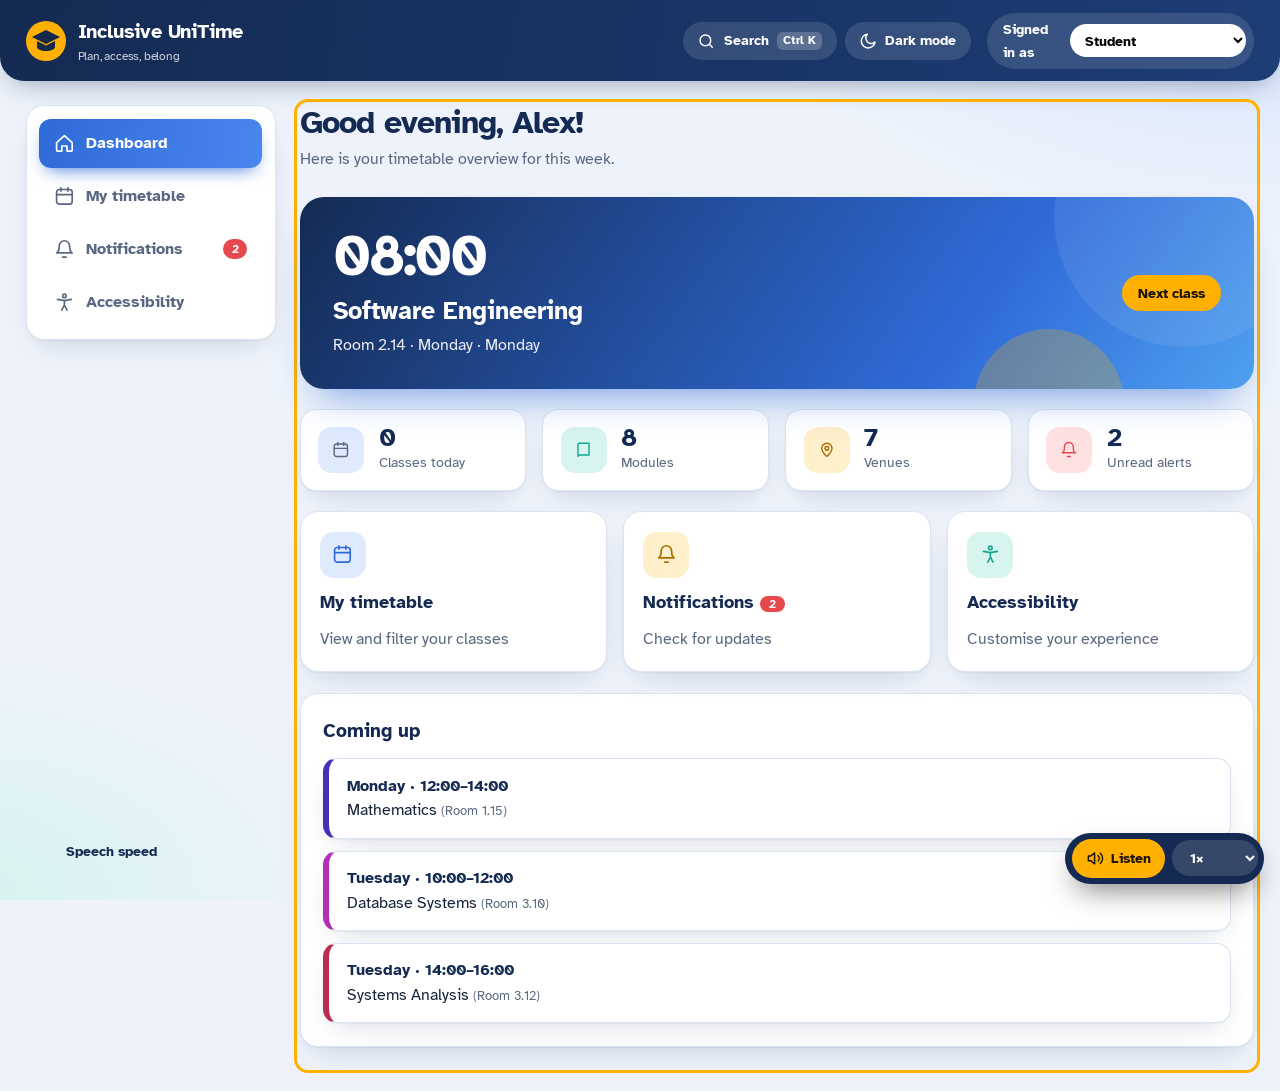
==== app.html @ 2ee27518 "Rename index.html to app.html" ====
<!DOCTYPE html>
<html lang="en">
<head>
<meta charset="utf-8">
<meta name="viewport" content="width=device-width, initial-scale=1">
<title>Inclusive UniTime – Mockup</title>
<link rel="preconnect" href="https://fonts.googleapis.com"><link href="https://fonts.googleapis.com/css2?family=Atkinson+Hyperlegible:wght@400;700&display=swap" rel="stylesheet">
<link rel="stylesheet" href="styles.css">
</head>
<body>
<a class="skip" href="#main">Skip to main content</a>
<header>
  <h1 class="brand"><svg viewBox="0 0 40 40" aria-hidden="true"><circle cx="20" cy="20" r="20" fill="#ffb000"/><path d="M20 9 6 16l14 7 14-7z" fill="#14284b"/><path d="M11 20v6c0 2 4 4 9 4s9-2 9-4v-6l-9 4.5z" fill="#14284b"/></svg><span>Inclusive UniTime<small>Plan, access, belong</small></span></h1>
  <div class="tools"><button class="chip" id="sBtn" type="button"><span>Search</span><kbd>Ctrl K</kbd></button><button class="chip" id="themeBtn" type="button" aria-pressed="false"><span>Dark mode</span></button></div>
  <label class="who" style="display:flex;color:#fff"><span>Signed in as</span>
    <select id="role"><option value="student">Student</option><option value="staff">Lecturer / Admin</option></select>
  </label>
</header>
<div class="app">
  <nav aria-label="Main"><ul id="nav"></ul></nav>
  <main id="main" tabindex="-1">

    <section id="v-dashboard" data-view>
      <h2 id="hello">Good morning</h2><p class="sub">Here is your timetable overview for this week.</p>
      <div class="hero" id="hero"></div>
      <div class="stats" id="stats"></div>
      <div class="grid">
        <button class="tile" data-go="timetable"><strong>My timetable</strong>View and filter your classes</button>
        <button class="tile" data-go="notifications"><strong>Notifications <span class="badge" data-count>0</span></strong>Check for updates</button>
        <button class="tile" data-go="accessibility"><strong>Accessibility</strong>Customise your experience</button>
      </div>
      <div class="card" style="margin-top:1rem"><h3>Coming up</h3><ul class="cards" id="upcoming" style="display:grid"></ul></div>
    </section>

    <section id="v-timetable" data-view hidden>
      <h2>My timetable</h2><p class="sub">Filter by day, module, venue or time.</p>
      <form class="card filters" id="filters">
        <label>Day<select id="fDay"><option value="">All days</option></select></label>
        <label>Module<select id="fMod"><option value="">All modules</option></select></label>
        <label>Venue<select id="fVen"><option value="">All venues</option></select></label>
        <label>Time<select id="fTime"><option value="">All times</option><option value="am">Morning</option><option value="pm">Afternoon</option></select></label>
        <button class="btn" type="reset">Clear filters</button>
      </form>
      <div class="head"><p id="count" role="status" aria-live="polite"></p><button class="btn alt" id="icsBtn" type="button">Export to calendar</button></div>
      <div class="tbl" style="overflow-x:auto"><table id="grid"><caption style="position:absolute;left:-999px">Weekly timetable</caption></table></div>
      <ul class="cards" id="cardList"></ul>
    </section>

    <section id="v-notifications" data-view hidden>
      <h2>Notifications</h2><p class="sub">Timetable changes and announcements.</p>
      <div class="card"><button class="btn alt" id="markAll">Mark all as read</button><ul class="notes" id="notes"></ul></div>
    </section>

    <section id="v-accessibility" data-view hidden>
      <h2>Accessibility settings</h2><p class="sub">Changes apply straight away.</p>
      <div class="card">
        <div class="row"><span id="l1">Text size</span><div class="seg" role="group" aria-labelledby="l1">
          <button data-text="" aria-pressed="true">A</button><button data-text="lg" aria-pressed="false" style="font-size:1.1em">A</button><button data-text="xl" aria-pressed="false" style="font-size:1.3em">A</button></div></div>
        <div class="row"><span id="l2">Colour contrast</span><div class="seg" role="group" aria-labelledby="l2">
          <button data-contrast="" aria-pressed="true">Default</button><button data-contrast="high" aria-pressed="false">High contrast</button></div></div>
        <div class="row"><span id="l3">Reduce motion</span><button class="switch" role="switch" aria-checked="false" aria-labelledby="l3" id="swMotion"></button></div>
        <div class="row"><span id="l4">Screen reader hints</span><button class="switch" role="switch" aria-checked="true" aria-labelledby="l4" id="swSR"></button></div>
        <div class="row"><span>Demo data</span><button class="btn alt" id="resetBtn" type="button">Reset to defaults</button></div>
        <p class="sub" style="margin:1rem 0 0">Tip: press Tab to move between controls, Enter or Space to activate.</p>
      </div>
    </section>

    <section id="v-staff" data-view hidden>
      <h2 id="staffHello">Welcome, Dr Khan</h2><p class="sub">Edit the timetable and notify affected students.</p>
      <div class="card">
        <div class="head"><h3 id="mT">Manage classes</h3><button class="btn" id="addClass" type="button">Add class</button></div>
        <div class="scroll"><table id="manage" aria-labelledby="mT"></table></div>
        <div class="status" id="mStatus" role="status" aria-live="polite"></div>
      </div>
      <form class="card" id="updateForm">
        <h3>Send a custom update</h3>
        <div class="filters">
          <label>Module<select id="uMod" required></select></label>
          <label>New venue<input id="uVen" required placeholder="e.g. Room 1.20"></label>
          <label>Date<input id="uDate" type="date" required></label>
          <label>Time<input id="uTime" type="time" required></label>
        </div>
        <label style="margin:.8rem 0">Message<textarea id="uMsg" rows="2" required></textarea></label>
        <button class="btn" type="submit">Send update</button>
        <div class="status" id="uStatus" role="status" aria-live="polite"></div>
      </form>
    </section>

  </main>
</div>
<dialog id="dlg" aria-labelledby="dlgT"><form id="eForm">
  <h3 id="dlgT">Edit class</h3>
  <label>Module<input id="eMod" list="modList" required autocomplete="off"></label><datalist id="modList"></datalist>
  <label>Day<select id="eDay"></select></label>
  <label>Time slot<select id="eTime"></select></label>
  <label>Venue<input id="eVen" required autocomplete="off"></label>
  <p class="err" id="eErr" role="alert"></p>
  <div class="actions"><button class="btn alt" type="button" id="eCancel">Cancel</button><button class="btn" type="submit">Save changes</button></div>
</form></dialog>
<dialog id="sdlg" aria-label="Search timetable"><div class="sbox"><input id="sIn" type="search" placeholder="Search modules, venues or days…" aria-label="Search timetable" autocomplete="off"><ul id="sRes"></ul></div></dialog>
<script>
const DAYS=["Mon","Tue","Wed","Thu","Fri"],SLOTS=["08:00–10:00","10:00–12:00","12:00–14:00","14:00–16:00"];
const DATA=[
 {d:"Mon",t:SLOTS[0],m:"Software Engineering",v:"Room 2.14"},{d:"Mon",t:SLOTS[2],m:"Mathematics",v:"Room 1.15"},
 {d:"Tue",t:SLOTS[1],m:"Database Systems",v:"Room 3.10"},{d:"Tue",t:SLOTS[3],m:"Systems Analysis",v:"Room 3.12"},
 {d:"Wed",t:SLOTS[0],m:"Research Methods",v:"Lab 4"},{d:"Wed",t:SLOTS[2],m:"Project Work",v:"Room 2.14"},
 {d:"Thu",t:SLOTS[1],m:"Human-Computer Interaction",v:"Room 2.05"},{d:"Fri",t:SLOTS[0],m:"Web Development",v:"Room 1.20"}];
const NOTES=[{t:"Venue change",b:"Web Development is now in Room 1.20.",w:"2 hours ago",r:0},
 {t:"Timetable update",b:"New session added for Research Methods.",w:"1 day ago",r:0},
 {t:"General notice",b:"Library maintenance on 23 August.",w:"2 days ago",r:1}];
const HUE=[...new Set(DATA.map(x=>x.m))].reduce((o,m,i)=>(o[m]=(i*47+205)%360,o),{});
const TODAY=DAYS[(new Date().getDay()+6)%7];
const P={dashboard:'<path d="M3 11l9-8 9 8v9a1 1 0 0 1-1 1h-5v-6h-6v6H4a1 1 0 0 1-1-1z"/>',timetable:'<rect x="3" y="4" width="18" height="17" rx="3"/><path d="M3 10h18M8 2v4M16 2v4"/>',notifications:'<path d="M6 8a6 6 0 0 1 12 0c0 7 3 8 3 8H3s3-1 3-8M10 21h4"/>',accessibility:'<circle cx="12" cy="4.5" r="2"/><path d="M4 8.5l8 1.5 8-1.5M12 10v5l-3 6M12 15l3 6"/>',staff:'<rect x="3" y="3" width="7" height="7" rx="2"/><rect x="14" y="3" width="7" height="7" rx="2"/><rect x="3" y="14" width="7" height="7" rx="2"/><rect x="14" y="14" width="7" height="7" rx="2"/>',room:'<path d="M12 21s7-6 7-11a7 7 0 0 0-14 0c0 5 7 11 7 11z"/><circle cx="12" cy="10" r="2.5"/>',book:'<path d="M4 5a2 2 0 0 1 2-2h13v16H6a2 2 0 0 0-2 2zM4 21V5"/>'};
const ic=n=>`<svg class="i" viewBox="0 0 24 24" aria-hidden="true">${P[n]}</svg>`;
const hue=m=>HUE[m]??(HUE[m]=(Object.keys(HUE).length*47+205)%360);
const $=s=>document.querySelector(s),root=document.documentElement;
let saved=null;try{saved=JSON.parse(localStorage.getItem("ut"))}catch(e){}
if(saved&&saved.D){DATA.splice(0,DATA.length,...saved.D);NOTES.splice(0,NOTES.length,...saved.N)}
function save(){try{localStorage.setItem("ut",JSON.stringify({D:DATA,N:NOTES,s:{t:root.dataset.text||"",c:root.dataset.contrast||"",m:root.dataset.motion||"",th:root.dataset.theme||""}}))}catch(e){}}
const NAV={student:[["dashboard","Dashboard"],["timetable","My timetable"],["notifications","Notifications"],["accessibility","Accessibility"]],
 staff:[["staff","Staff dashboard"],["timetable","Timetable"],["notifications","Notifications"],["accessibility","Accessibility"]]};
let view="dashboard";
function go(v){view=v;document.querySelectorAll("[data-view]").forEach(e=>e.hidden=e.id!=="v-"+v);
 document.querySelectorAll("#nav button").forEach(b=>b.toggleAttribute("aria-current",b.dataset.v===v)||0);
 document.querySelectorAll("#nav button").forEach(b=>b.dataset.v===v?b.setAttribute("aria-current","page"):b.removeAttribute("aria-current"));
 $("#main").focus();}
function buildNav(){const r=$("#role").value;$("#nav").innerHTML=NAV[r].map(([k,l])=>`<li><button data-v="${k}">${ic(k)}<span>${l}</span>${k==="notifications"?'<span class="badge" data-count></span>':""}</button></li>`).join("");
 $("#nav").onclick=e=>{const b=e.target.closest("button");if(b)go(b.dataset.v)};count();renderTT();go(r==="staff"?"staff":"dashboard");}
function count(){const n=NOTES.filter(x=>!x.r).length;document.querySelectorAll("[data-count]").forEach(e=>{e.textContent=n;e.hidden=!n});renderDash()}
function fill(sel,arr){$(sel).insertAdjacentHTML("beforeend",arr.map(x=>`<option>${x}</option>`).join(""))}
fill("#fDay",DAYS);fill("#eDay",DAYS);fill("#eTime",SLOTS);
function refill(){const mods=[...new Set(DATA.map(x=>x.m))],vens=[...new Set(DATA.map(x=>x.v))];
 [["#fMod",mods,"All modules"],["#fVen",vens,"All venues"]].forEach(([q,a,l])=>{const cur=$(q).value;$(q).innerHTML=`<option value="">${l}</option>`;fill(q,a);$(q).value=a.includes(cur)?cur:""});
 const u=$("#uMod"),cv=u.value;u.innerHTML="";fill("#uMod",mods);if(mods.includes(cv))u.value=cv;
 $("#modList").innerHTML=mods.map(m=>`<option value="${m}">`).join("");}
refill();
function renderTT(){const f={d:$("#fDay").value,m:$("#fMod").value,v:$("#fVen").value,p:$("#fTime").value};
 const list=DATA.filter(x=>(!f.d||x.d===f.d)&&(!f.m||x.m===f.m)&&(!f.v||x.v===f.v)&&(!f.p||(f.p==="am")===(parseInt(x.t)<12)));
 $("#count").textContent=list.length?`${list.length} classes shown.`:"No timetable entries found. Try clearing a filter.";
 $("#grid").innerHTML=`<thead><tr><th scope="col">Time</th>${DAYS.map(d=>`<th scope="col"${d===TODAY?' class="today"':""}>${d}</th>`).join("")}</tr></thead><tbody>`+
  SLOTS.map(s=>`<tr><th scope="row" class="slot" style="background:var(--tint);color:var(--text)">${s}</th>${DAYS.map(d=>{const c=list.find(x=>x.d===d&&x.t===s);
  return `<td>${c?`<div class="cls" style="--h:${hue(c.m)}"><b>${c.m}</b><small>${c.v}</small>${staff()?`<button class="mini" data-edit="${DATA.indexOf(c)}" aria-label="Edit ${c.m}, ${c.d} ${c.t}">Edit</button>`:""}</div>`:""}</td>`}).join("")}</tr>`).join("")+"</tbody>";
 $("#cardList").innerHTML=list.map(c=>`<li style="--h:${hue(c.m)}"><b>${c.d} · ${c.t}</b><br>${c.m}<br><small>${c.v}</small>${staff()?`<br><button class="mini" data-edit="${DATA.indexOf(c)}" aria-label="Edit ${c.m}, ${c.d} ${c.t}">Edit</button>`:""}</li>`).join("");}
$("#filters").addEventListener("change",renderTT);$("#filters").addEventListener("reset",()=>setTimeout(renderTT));
function renderNotes(){$("#notes").innerHTML=NOTES.map(n=>`<li class="${n.r?"read":""}"><span class="dot" aria-hidden="true"></span><div><b>${n.t}</b> <span class="tag">${n.r?"Read":"Unread"}</span><br>${n.b}<br><small>${n.w}</small></div></li>`).join("");count();save();}
$("#markAll").onclick=()=>{NOTES.forEach(n=>n.r=1);renderNotes()};
$("#updateForm").onsubmit=e=>{e.preventDefault();NOTES.unshift({t:"Venue change",b:`${$("#uMod").value} is now in ${$("#uVen").value}. ${$("#uMsg").value}`,w:"Just now",r:0});
 renderNotes();$("#uStatus").textContent="Update sent. Affected students have been notified.";e.target.reset();};
document.addEventListener("click",e=>{const g=e.target.closest("[data-go]");if(g)go(g.dataset.go);
 const b=e.target.closest(".seg button");if(b){b.parentNode.querySelectorAll("button").forEach(x=>x.setAttribute("aria-pressed",x===b));
  if("text"in b.dataset)root.dataset.text=b.dataset.text;if("contrast"in b.dataset)root.dataset.contrast=b.dataset.contrast;}
 const s=e.target.closest(".switch");if(s){s.setAttribute("aria-checked",s.getAttribute("aria-checked")!=="true");
  if(s.id==="swMotion")root.dataset.motion=s.getAttribute("aria-checked")==="true"?"reduce":"";}save();});
$("#role").onchange=buildNav;
const staff=()=>$("#role").value==="staff";
let editing=-1,opener=null;
function renderManage(){const o=d=>DAYS.indexOf(d);
 $("#manage").innerHTML="<thead><tr><th scope=col>Module</th><th scope=col>Day</th><th scope=col>Time</th><th scope=col>Venue</th><th scope=col>Actions</th></tr></thead><tbody>"+
 DATA.map((c,i)=>({c,i})).sort((a,b)=>o(a.c.d)-o(b.c.d)||SLOTS.indexOf(a.c.t)-SLOTS.indexOf(b.c.t)).map(({c,i})=>
 `<tr><th scope="row" style="font-weight:700">${c.m}</th><td>${c.d}</td><td>${c.t}</td><td>${c.v}</td><td><button class="mini" data-edit="${i}" aria-label="Edit ${c.m}">Edit</button><button class="mini del" data-del="${i}" aria-label="Delete ${c.m}">Delete</button></td></tr>`).join("")+"</tbody>";}
function openEdit(i,btn){editing=i;opener=btn||null;const c=i<0?{m:"",d:DAYS[0],t:SLOTS[0],v:""}:DATA[i];
 $("#dlgT").textContent=i<0?"Add class":"Edit class";$("#eMod").value=c.m;$("#eDay").value=c.d;$("#eTime").value=c.t;$("#eVen").value=c.v;$("#eErr").textContent="";$("#dlg").showModal();$("#eMod").focus();}
function afterChange(msg,focusSel){NOTES.unshift({t:"Timetable update",b:msg,w:"Just now",r:0});renderNotes();refill();renderTT();renderManage();$("#mStatus").textContent=msg+" Students have been notified.";
 const f=$(focusSel)||$("#addClass");f.focus();}
$("#eForm").onsubmit=e=>{e.preventDefault();const c={m:$("#eMod").value.trim(),d:$("#eDay").value,t:$("#eTime").value,v:$("#eVen").value.trim()};
 const clash=DATA.find((x,j)=>j!==editing&&x.d===c.d&&x.t===c.t);
 if(clash){$("#eErr").textContent=`${c.d} ${c.t} is already used by ${clash.m}. Choose another day or time slot.`;$("#eDay").focus();return}
 let i=editing;if(i<0){DATA.push(c);i=DATA.length-1}else DATA[i]=c;
 $("#dlg").close();afterChange(`${c.m} is now on ${c.d}, ${c.t} in ${c.v}.`,`#manage [data-edit="${i}"]`);};
$("#eCancel").onclick=()=>{$("#dlg").close();(opener&&document.body.contains(opener)?opener:$("#addClass")).focus()};
document.addEventListener("click",e=>{const b=e.target.closest("[data-edit],[data-del],#addClass");if(!b)return;
 if(b.id==="addClass")return openEdit(-1,b);
 if(b.dataset.edit!==undefined)return openEdit(+b.dataset.edit,b);
 const c=DATA[+b.dataset.del];if(confirm(`Delete ${c.m} on ${c.d}, ${c.t}?`)){DATA.splice(+b.dataset.del,1);afterChange(`${c.m} on ${c.d}, ${c.t} has been cancelled.`,"#addClass")}});
renderManage();
document.querySelectorAll(".tile").forEach(t=>t.insertAdjacentHTML("afterbegin",`<span class="ico">${ic(t.dataset.go)}</span>`));
P.search='<circle cx="11" cy="11" r="7"/><path d="m20 20-3.5-3.5"/>';P.moon='<path d="M21 13A9 9 0 1 1 11 3a7 7 0 0 0 10 10z"/>';
$("#sBtn").insertAdjacentHTML("afterbegin",ic("search"));$("#themeBtn").insertAdjacentHTML("afterbegin",ic("moon"));
const pad=n=>String(n).padStart(2,"0");
function occ(c){const d=new Date(),diff=(DAYS.indexOf(c.d)-((d.getDay()+6)%7)+7)%7,st=new Date(d.getFullYear(),d.getMonth(),d.getDate()+diff,parseInt(c.t),0),en=new Date(st.getTime()+72e5);
 if(en<=d){st.setDate(st.getDate()+7);en.setDate(en.getDate()+7)}return{c,st,en}}
function renderDash(){const now=new Date(),h=now.getHours();$("#hello").textContent=`Good ${h<12?"morning":h<18?"afternoon":"evening"}, Alex!`;
 const L=DATA.map(occ).sort((a,b)=>a.st-b.st),day0=d=>new Date(d.getFullYear(),d.getMonth(),d.getDate());
 const lbl=d=>{const k=Math.round((day0(d)-day0(now))/864e5);return k===0?"Today":k===1?"Tomorrow":d.toLocaleDateString("en-ZA",{weekday:"long"})};
 if(L.length){const n=L[0],ms=n.st-now,live=ms<=0;
  const txt=live?`In progress, ends ${pad(n.en.getHours())}:00`:ms<864e5?`Starts in ${ms>=36e5?Math.floor(ms/36e5)+"h ":""}${Math.floor(ms%36e5/6e4)}m`:lbl(n.st);
  $("#hero").innerHTML=`<div><div class="time">${n.c.t.split("–")[0]}</div><h3>${n.c.m}</h3><p>${n.c.v} · ${lbl(n.st)} · ${txt}</p></div><span class="pill">${live?"Live now":"Next class"}</span>`;
 }else $("#hero").innerHTML="<div><h3>No classes scheduled</h3><p>Ask your department to add classes.</p></div>";
 const st=[["timetable","",DATA.filter(c=>c.d===TODAY).length,"Classes today"],["book","t",new Set(DATA.map(x=>x.m)).size,"Modules"],["room","a",new Set(DATA.map(x=>x.v)).size,"Venues"],["notifications","r",NOTES.filter(x=>!x.r).length,"Unread alerts"]];
 $("#stats").innerHTML=st.map(([i,c,n,l])=>`<div class="stat"><span class="ico ${c}">${ic(i)}</span><div><b>${n}</b><span>${l}</span></div></div>`).join("");
 $("#upcoming").innerHTML=L.slice(1,4).map(({c,st})=>`<li style="--h:${hue(c.m)}"><b>${lbl(st)} · ${c.t}</b><br>${c.m} <small>(${c.v})</small></li>`).join("")||"<li>Nothing else scheduled.</li>";}
function ics(){const f=d=>`${d.getFullYear()}${pad(d.getMonth()+1)}${pad(d.getDate())}T${pad(d.getHours())}${pad(d.getMinutes())}00`,E=["BEGIN:VCALENDAR","VERSION:2.0","PRODID:-//Inclusive UniTime//EN"];
 DATA.forEach((c,i)=>{const{st,en}=occ(c);E.push("BEGIN:VEVENT",`UID:ut-${i}-${Date.now()}@inclusive-unitime`,`DTSTAMP:${f(new Date())}`,`DTSTART:${f(st)}`,`DTEND:${f(en)}`,"RRULE:FREQ=WEEKLY;COUNT=15",`SUMMARY:${c.m}`,`LOCATION:${c.v}`,"END:VEVENT")});E.push("END:VCALENDAR");
 const a=document.createElement("a");a.href=URL.createObjectURL(new Blob([E.join("\r\n")],{type:"text/calendar"}));a.download="inclusive-unitime.ics";a.click();$("#count").textContent="Calendar file downloaded. Import it into Google, Outlook or Apple Calendar."}
$("#icsBtn").onclick=ics;
function applyS(s){if(!s)return;root.dataset.text=s.t;root.dataset.contrast=s.c;root.dataset.motion=s.m;root.dataset.theme=s.th;
 ["text","contrast"].forEach(k=>document.querySelectorAll(`.seg button[data-${k}]`).forEach(b=>b.setAttribute("aria-pressed",b.dataset[k]===s[k[0]])));
 $("#swMotion").setAttribute("aria-checked",s.m==="reduce");$("#themeBtn").setAttribute("aria-pressed",s.th==="dark")}
$("#themeBtn").onclick=e=>{const d=root.dataset.theme!=="dark";root.dataset.theme=d?"dark":"";e.currentTarget.setAttribute("aria-pressed",d);save()};
$("#resetBtn").onclick=()=>{try{localStorage.removeItem("ut")}catch(e){}location.reload()};
function sRender(){const q=$("#sIn").value.toLowerCase().trim(),m=DATA.map((c,i)=>({c,i})).filter(({c})=>[c.m,c.v,c.d,c.t].join(" ").toLowerCase().includes(q)).slice(0,6);
 $("#sRes").innerHTML=m.length?m.map(({c,i})=>`<li><button data-s="${i}"><b>${c.m}</b><br><small>${c.d} · ${c.t} · ${c.v}</small></button></li>`).join(""):'<li class="none">No matches found.</li>';}
function openSearch(){$("#sIn").value="";sRender();$("#sdlg").showModal();$("#sIn").focus()}
$("#sBtn").onclick=openSearch;$("#sIn").oninput=sRender;
$("#sIn").onkeydown=e=>{if(e.key==="Enter"){const b=$("#sRes button");if(b)b.click()}};
$("#sdlg").onclick=e=>{if(e.target===$("#sdlg"))$("#sdlg").close()};
$("#sRes").onclick=e=>{const b=e.target.closest("button");if(!b)return;const c=DATA[+b.dataset.s];$("#sdlg").close();$("#filters").reset();
 setTimeout(()=>{$("#fMod").value=c.m;renderTT();go("timetable")})};
document.addEventListener("keydown",e=>{if((e.ctrlKey||e.metaKey)&&e.key.toLowerCase()==="k"){e.preventDefault();openSearch()}});
applyS(saved&&saved.s);renderTT();renderNotes();buildNav();setInterval(renderDash,30000);
</script>
  <script src="a11y-plus.js"></script>
</body>
</html>
---- styles.css ----
:root{--navy:#142a52;--navy2:#1d3d75;--blue:#2f6bd8;--sky:#dfeafd;--teal:#12a594;--amber:#ffb000;--rose:#e5484d;--bg:#eef3fb;--card:#fff;--text:#17223b;--muted:#5a6781;--line:#dbe4f2;--ok:#0f7a55;--tint:#eef4ff;--fs:16px;--r:18px;--sh:0 1px 2px rgba(20,42,82,.05),0 12px 32px -14px rgba(20,42,82,.22)}
:root[data-contrast=high]{--navy:#000;--navy2:#000;--blue:#0030c0;--sky:#fff;--teal:#006b5e;--bg:#fff;--card:#fff;--text:#000;--muted:#000;--line:#000;--tint:#fff;--sh:none}
:root[data-contrast=high] body{background:#fff}
:root[data-contrast=high] :is(.card,.tile,td,.cards li,.stat,nav){border:2px solid #000}
:root[data-contrast=high] .cls{background:#fff!important;border:2px solid #000;border-left-width:8px}
:root[data-contrast=high] .hero{background:#000}
:root[data-text=lg]{--fs:19px}:root[data-text=xl]{--fs:22px}
:root[data-motion=reduce] *{transition:none!important;animation:none!important}
*{box-sizing:border-box}
body{margin:0;font:var(--fs)/1.55 "Atkinson Hyperlegible","Segoe UI",system-ui,sans-serif;color:var(--text);-webkit-font-smoothing:antialiased;
 background:radial-gradient(900px 480px at 100% -5%,#d6e4ff 0,transparent 60%),radial-gradient(700px 400px at -5% 100%,#d3f3ee 0,transparent 60%),var(--bg);background-attachment:fixed}
:focus-visible{outline:3px solid var(--amber);outline-offset:3px;border-radius:8px}
.skip{position:absolute;left:-999px;background:#fff;padding:.6rem 1rem;border-radius:8px}.skip:focus{left:10px;top:10px;z-index:9}
svg.i{width:1.3em;height:1.3em;fill:none;stroke:currentColor;stroke-width:1.9;stroke-linecap:round;stroke-linejoin:round;flex:none}

header{display:flex;align-items:center;justify-content:space-between;gap:1rem;background:linear-gradient(100deg,var(--navy),var(--navy2));color:#fff;padding:.8rem 1.6rem;border-radius:0 0 24px 24px;box-shadow:0 10px 30px -12px rgba(20,42,82,.5)}
.brand{display:flex;align-items:center;gap:.75rem;margin:0;font-size:1.25rem;letter-spacing:-.01em}
.brand svg{width:40px;height:40px;flex:none}
.brand small{display:block;font-size:.78rem;font-weight:400;opacity:.8}
.who{display:flex;align-items:center;gap:.7rem;font-size:.9rem;background:rgba(255,255,255,.12);padding:.35rem .5rem .35rem 1rem;border-radius:99px}
.who select{font:inherit;padding:.4rem .7rem;border-radius:99px;border:0;background:#fff;color:#000}
.badge{background:var(--rose);color:#fff;border-radius:99px;padding:.05rem .55rem;font-size:.75rem;font-weight:700;margin-left:auto}

.app{display:grid;grid-template-columns:250px 1fr;gap:1.5rem;padding:1.5rem 1.6rem;align-items:start}
nav{background:var(--card);border:1px solid var(--line);border-radius:var(--r);padding:.8rem;box-shadow:var(--sh);position:sticky;top:1rem}
nav ul{list-style:none;margin:0;padding:0;display:grid;gap:.25rem}
nav button{width:100%;display:flex;align-items:center;gap:.7rem;text-align:left;font:inherit;font-weight:700;background:none;border:0;border-radius:12px;padding:.75rem .9rem;cursor:pointer;color:var(--muted);transition:background .15s,color .15s}
nav button:hover{background:var(--tint);color:var(--navy)}
nav button[aria-current=page]{background:linear-gradient(100deg,var(--blue),#4a86ee);color:#fff;box-shadow:0 8px 18px -8px var(--blue)}
:root[data-contrast=high] nav button[aria-current=page]{background:#000}

main{min-width:0;max-width:1100px}
h2{font-size:2rem;line-height:1.15;margin:0 0 .3rem;color:var(--navy);letter-spacing:-.025em}
h3{margin:0 0 .8rem;color:var(--navy)}
.sub{color:var(--muted);margin:0 0 1.6rem}
.card{background:var(--card);border:1px solid var(--line);border-radius:var(--r);padding:1.4rem;margin-bottom:1.3rem;box-shadow:var(--sh)}

.hero{position:relative;overflow:hidden;display:flex;flex-wrap:wrap;align-items:center;justify-content:space-between;gap:1.2rem;background:linear-gradient(125deg,var(--navy) 0,var(--blue) 70%,#4fa0f0);color:#fff;border-radius:24px;padding:1.9rem 2.1rem;margin-bottom:1.3rem;box-shadow:0 22px 40px -20px rgba(47,107,216,.7)}
.hero::before,.hero::after{content:"";position:absolute;border-radius:50%;background:rgba(255,255,255,.08)}
.hero::before{width:260px;height:260px;right:-60px;top:-110px}.hero::after{width:150px;height:150px;right:130px;bottom:-90px;background:rgba(255,176,0,.25)}
.hero>*{position:relative;z-index:1}
.hero .time{font-size:3.6rem;font-weight:700;line-height:1;letter-spacing:-.04em}
.hero h3{color:#fff;font-size:1.55rem;margin:.4rem 0 0}.hero p{margin:.2rem 0 0;opacity:.92}
.pill{background:var(--amber);color:#1a1200;font-weight:700;border-radius:99px;padding:.4rem 1rem;font-size:.9rem}

.stats{display:grid;grid-template-columns:repeat(auto-fit,minmax(160px,1fr));gap:1rem;margin-bottom:1.3rem}
.stat{background:var(--card);border:1px solid var(--line);border-radius:16px;padding:.9rem 1.1rem;box-shadow:var(--sh);display:flex;align-items:center;gap:.9rem}
.stat b{display:block;font-size:1.6rem;line-height:1;color:var(--navy)}.stat span{font-size:.85rem;color:var(--muted)}
.ico{display:grid;place-items:center;width:46px;height:46px;border-radius:14px;background:var(--sky);color:var(--blue);flex:none}
.ico.t{background:#d8f4ef;color:var(--teal)}.ico.a{background:#fff0cc;color:#a86b00}.ico.r{background:#ffe1e2;color:var(--rose)}

.grid{display:grid;gap:1rem;grid-template-columns:repeat(auto-fit,minmax(220px,1fr));margin-bottom:1.3rem}
.tile{display:flex;flex-direction:column;gap:.7rem;width:100%;text-align:left;font:inherit;background:var(--card);border:1px solid var(--line);border-radius:var(--r);padding:1.2rem;cursor:pointer;color:var(--muted);box-shadow:var(--sh);transition:transform .2s,box-shadow .2s}
.tile:hover{transform:translateY(-4px);box-shadow:0 18px 34px -16px rgba(20,42,82,.35)}
.tile strong{display:block;color:var(--navy);font-size:1.1rem}
.tile:nth-child(2) .ico{background:#fff0cc;color:#a86b00}.tile:nth-child(3) .ico{background:#d8f4ef;color:var(--teal)}

.btn{font:inherit;font-weight:700;background:var(--blue);color:#fff;border:2px solid var(--blue);border-radius:12px;padding:.65rem 1.3rem;cursor:pointer;transition:background .15s}
.btn:hover{background:var(--navy);border-color:var(--navy)}
.btn.alt{background:#fff;color:var(--blue)}.btn.alt:hover{background:var(--tint);color:var(--navy)}

.filters{display:grid;gap:.9rem;grid-template-columns:repeat(auto-fit,minmax(150px,1fr));align-items:end}
label{display:grid;gap:.3rem;font-weight:700;font-size:.9rem;color:var(--navy)}
select,input,textarea{font:inherit;font-weight:400;padding:.6rem .75rem;border:2px solid #9aa8c2;border-radius:12px;background:#fff;color:#000;width:100%}
select:focus,input:focus,textarea:focus{border-color:var(--blue)}
#count{font-weight:700;color:var(--muted);margin:.2rem 0 .8rem}

.tbl{border-radius:var(--r);background:var(--card);padding:.8rem;box-shadow:var(--sh);border:1px solid var(--line)}
table{width:100%;border-collapse:separate;border-spacing:6px;table-layout:fixed}
th,td{padding:0;text-align:center;vertical-align:top;height:86px;border-radius:12px}
td{background:#f6f9fe;border:1px dashed var(--line);padding:4px}
thead th{background:var(--navy);color:#fff;height:auto;padding:.7rem;border-radius:12px}
thead th.today{background:var(--amber);color:#1a1200}
tbody th{background:var(--sky);color:var(--navy);font-size:.82rem;width:104px;vertical-align:middle}
.cls{height:100%;background:hsl(var(--h) 85% 93%);border-left:5px solid hsl(var(--h) 60% 42%);border-radius:9px;padding:.5rem .6rem;text-align:left;font-size:.88rem;line-height:1.3}
.cls b{color:hsl(var(--h) 65% 20%)}.cls small{display:block;color:var(--muted);margin-top:.15rem}

.cards{display:none;list-style:none;padding:0;margin:0;gap:.75rem}
.cards li{background:#fff;border:1px solid var(--line);border-left:6px solid hsl(var(--h,214) 60% 45%);border-radius:14px;padding:.9rem 1.1rem;box-shadow:var(--sh)}
.cards b{color:var(--navy)}.cards small{color:var(--muted)}

.notes{list-style:none;padding:0;margin:.9rem 0 0;display:grid;gap:.6rem}
.notes li{display:flex;gap:.9rem;padding:1rem;border:1px solid var(--line);border-radius:14px;background:#fff}
.notes li:not(.read){background:linear-gradient(90deg,var(--sky),#fff 75%);border-color:#bcd0f3}
.dot{width:12px;height:12px;border-radius:50%;background:var(--blue);margin-top:.45rem;flex:none;box-shadow:0 0 0 4px rgba(47,107,216,.18)}
.notes li.read .dot{background:#9aa6bb;box-shadow:none}
.tag{font-size:.75rem;font-weight:700;border-radius:99px;padding:.1rem .65rem;background:var(--sky);color:var(--navy);margin-left:.3rem}
.notes small{color:var(--muted)}

.row{display:flex;justify-content:space-between;align-items:center;gap:1rem;padding:1.1rem 0;border-bottom:1px solid var(--line);font-weight:700;color:var(--navy)}
.row:last-of-type{border:0}
.seg{display:flex;gap:4px;padding:4px;background:var(--sky);border-radius:14px}
.seg button{font:inherit;font-weight:700;padding:.45rem .95rem;border:0;border-radius:10px;background:transparent;color:var(--navy);cursor:pointer}
.seg button[aria-pressed=true]{background:var(--blue);color:#fff;box-shadow:0 6px 14px -6px var(--blue)}
.switch{width:3.5rem;height:1.95rem;border-radius:99px;border:2px solid #6b7a96;background:#fff;position:relative;cursor:pointer;transition:background .2s}
.switch::after{content:"";position:absolute;top:3px;left:3px;width:1.25rem;height:1.25rem;border-radius:50%;background:#6b7a96;transition:left .2s}
.switch[aria-checked=true]{background:var(--teal);border-color:var(--teal)}
.switch[aria-checked=true]::after{left:calc(100% - 1.55rem);background:#fff}

.status{padding:.85rem 1rem;border-radius:12px;background:#e0f6ec;color:var(--ok);font-weight:700;margin-top:1rem;border-left:5px solid var(--ok)}
.status:empty{display:none}
[hidden]{display:none!important}

@media(max-width:860px){
 header{padding:.65rem 1rem;border-radius:0 0 18px 18px}.brand small,.who span{display:none}
 .app{grid-template-columns:1fr;padding:1.1rem 1rem 90px}
 nav{position:fixed;inset:auto .6rem .6rem;z-index:5;padding:.35rem;border-radius:20px;box-shadow:0 14px 30px -10px rgba(20,42,82,.5)}
 nav ul{grid-auto-flow:column;grid-auto-columns:1fr}
 nav button{flex-direction:column;gap:.1rem;text-align:center;font-size:.7rem;padding:.5rem .1rem}
 nav .badge{position:absolute;margin:0;transform:translate(16px,-4px)}
 nav li{position:relative}
 h2{font-size:1.6rem}.hero{padding:1.4rem}.hero .time{font-size:2.6rem}
 .tbl{display:none}.cards{display:grid}
}

/* Staff editing */
.head{display:flex;flex-wrap:wrap;justify-content:space-between;align-items:center;gap:.8rem;margin-bottom:.6rem}.head h3{margin:0}
.scroll{overflow-x:auto}
#manage{border-spacing:0;table-layout:auto;min-width:560px}
#manage th,#manage td{height:auto;padding:.7rem .6rem;text-align:left;border-radius:0;background:none;border:0;border-bottom:1px solid var(--line)}
#manage thead th{background:var(--sky);color:var(--navy);border-radius:0}
#manage td:last-child{white-space:nowrap}
.mini{font:inherit;font-size:.8rem;font-weight:700;border:2px solid var(--blue);background:#fff;color:var(--blue);border-radius:8px;padding:.2rem .65rem;cursor:pointer;margin-top:.35rem}
td .mini{display:block}
#manage .mini{margin:0 .3rem 0 0;font-size:.85rem}
.mini:hover{background:var(--tint)}.mini.del{border-color:var(--rose);color:#b02a30}
dialog{border:0;border-radius:22px;padding:0;width:min(480px,92vw);box-shadow:0 30px 70px -20px rgba(20,42,82,.6);color:var(--text)}
dialog::backdrop{background:rgba(20,42,82,.55)}
dialog form{padding:1.6rem;display:grid;gap:1rem}
dialog h3{margin:0;font-size:1.4rem}
.err{margin:0;padding:.7rem .9rem;border-radius:10px;background:#ffe9ea;color:#8a1c22;font-weight:700;border-left:5px solid var(--rose)}
.err:empty{display:none}
.actions{display:flex;justify-content:flex-end;gap:.7rem}

dialog{background:var(--card)}
.tools{display:flex;gap:.5rem;margin-left:auto}
.chip{font:inherit;font-size:.88rem;font-weight:700;display:inline-flex;align-items:center;gap:.5rem;background:rgba(255,255,255,.12);color:#fff;border:0;border-radius:99px;padding:.5rem .9rem;cursor:pointer;transition:background .15s}
.chip:hover{background:rgba(255,255,255,.24)}.chip[aria-pressed=true]{background:var(--amber);color:#1a1200}
kbd{font:inherit;font-size:.72rem;background:rgba(255,255,255,.2);border-radius:6px;padding:0 .4rem}
#sdlg{width:min(560px,92vw)}.sbox{padding:1.1rem}#sIn{font-size:1.15rem}
#sRes{list-style:none;margin:.8rem 0 0;padding:0;display:grid;gap:.3rem}
#sRes button{width:100%;text-align:left;font:inherit;background:none;border:0;border-radius:12px;padding:.7rem .9rem;cursor:pointer;color:var(--text)}
#sRes button:hover,#sRes button:focus-visible{background:var(--sky)}
#sRes small{color:var(--muted)}.none{color:var(--muted);padding:.6rem .9rem}
@media(max-width:860px){.chip span,.chip kbd{display:none}.chip{padding:.55rem}}
/* Dark theme */
:root[data-theme=dark]:not([data-contrast=high]){--navy:#e3ecff;--navy2:#13264a;--blue:#5b94f5;--sky:#1c2f55;--bg:#0b1326;--card:#131f3a;--text:#e8eefc;--muted:#a9b6d3;--line:#273858;--tint:#1a2b4d;--ok:#4cd9a0;--teal:#2ec4b0;--rose:#ff6b70;--sh:0 12px 30px -14px rgba(0,0,0,.7)}
:root[data-theme=dark]:not([data-contrast=high]) body{background:radial-gradient(900px 480px at 100% -5%,#14305e 0,transparent 60%),var(--bg)}
:root[data-theme=dark]:not([data-contrast=high]) header{background:linear-gradient(100deg,#0a1a3a,#17315e)}
:root[data-theme=dark]:not([data-contrast=high]) .hero{background:linear-gradient(125deg,#14306a,#2f6bd8 75%,#3d8bd6)}
:root[data-theme=dark]:not([data-contrast=high]) thead th{background:#223a66;color:#fff}:root[data-theme=dark]:not([data-contrast=high]) thead th.today{background:var(--amber);color:#1a1200}
:root[data-theme=dark]:not([data-contrast=high]) td{background:#0f1a33}:root[data-theme=dark]:not([data-contrast=high]) .cls{background:hsl(var(--h) 45% 20%)}:root[data-theme=dark]:not([data-contrast=high]) .cls b{color:hsl(var(--h) 80% 86%)}
:root[data-theme=dark]:not([data-contrast=high]) .cards li,:root[data-theme=dark]:not([data-contrast=high]) .notes li{background:var(--card)}:root[data-theme=dark]:not([data-contrast=high]) .notes li:not(.read){background:linear-gradient(90deg,var(--sky),var(--card) 75%)}
:root[data-theme=dark]:not([data-contrast=high]) select,:root[data-theme=dark]:not([data-contrast=high]) input,:root[data-theme=dark]:not([data-contrast=high]) textarea{background:#0e182f;color:#fff;border-color:#5b6e92}
:root[data-theme=dark]:not([data-contrast=high]) .btn.alt,:root[data-theme=dark]:not([data-contrast=high]) .mini{background:transparent}:root[data-theme=dark]:not([data-contrast=high]) .switch{background:var(--card)}
:root[data-theme=dark]:not([data-contrast=high]) .status{background:#12362b}:root[data-theme=dark]:not([data-contrast=high]) .tbl{background:var(--card)}
:root[data-theme=dark]:not([data-contrast=high]) .hero .pill,:root[data-theme=dark]:not([data-contrast=high]) .pill{color:#1a1200}
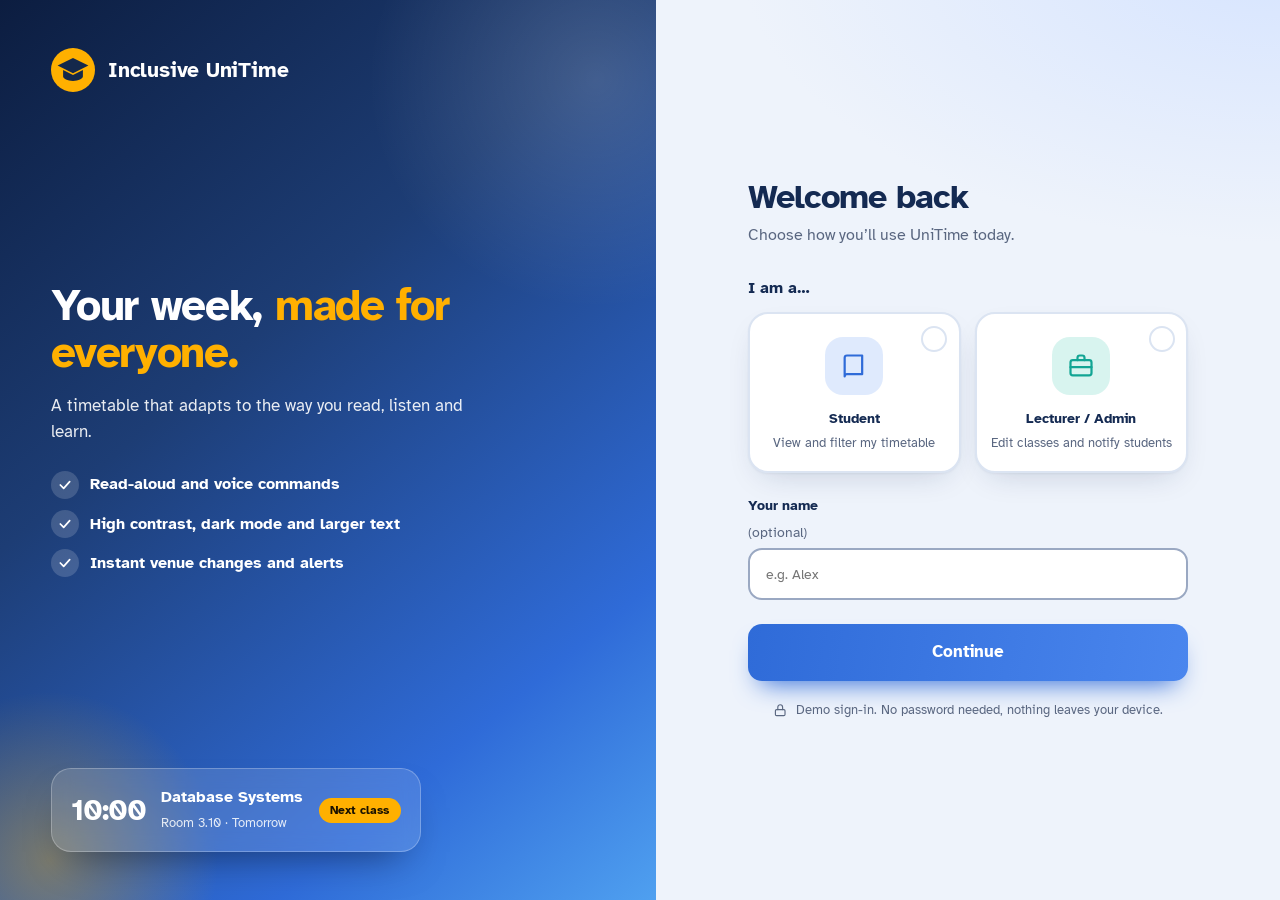
==== commit 10e5352a: "Add files via upload" ====
--- a/app.html
+++ b/app.html
@@ -3,7 +3,8 @@
 <head>
 <meta charset="utf-8">
 <meta name="viewport" content="width=device-width, initial-scale=1">
-<title>Inclusive UniTime – Mockup</title>
+<title>Inclusive UniTime</title>
+<link rel="icon" href="data:image/svg+xml,%3Csvg xmlns='http://www.w3.org/2000/svg' viewBox='0 0 40 40'%3E%3Ccircle cx='20' cy='20' r='20' fill='%23ffb000'/%3E%3Cpath d='M20 9 6 16l14 7 14-7z' fill='%2314284b'/%3E%3C/svg%3E">
 <link rel="preconnect" href="https://fonts.googleapis.com"><link href="https://fonts.googleapis.com/css2?family=Atkinson+Hyperlegible:wght@400;700&display=swap" rel="stylesheet">
 <link rel="stylesheet" href="styles.css">
 </head>
@@ -209,6 +210,9 @@
 document.addEventListener("keydown",e=>{if((e.ctrlKey||e.metaKey)&&e.key.toLowerCase()==="k"){e.preventDefault();openSearch()}});
 applyS(saved&&saved.s);renderTT();renderNotes();buildNav();setInterval(renderDash,30000);
 </script>
-  <script src="a11y-plus.js"></script>
+<noscript><p style="padding:1rem">Inclusive UniTime needs JavaScript to run. Please enable it in your browser.</p></noscript>
+<script src="auth.js"></script>
+<script src="a11y-plus.js"></script>
+<script src="friendly.js"></script>
 </body>
 </html>
